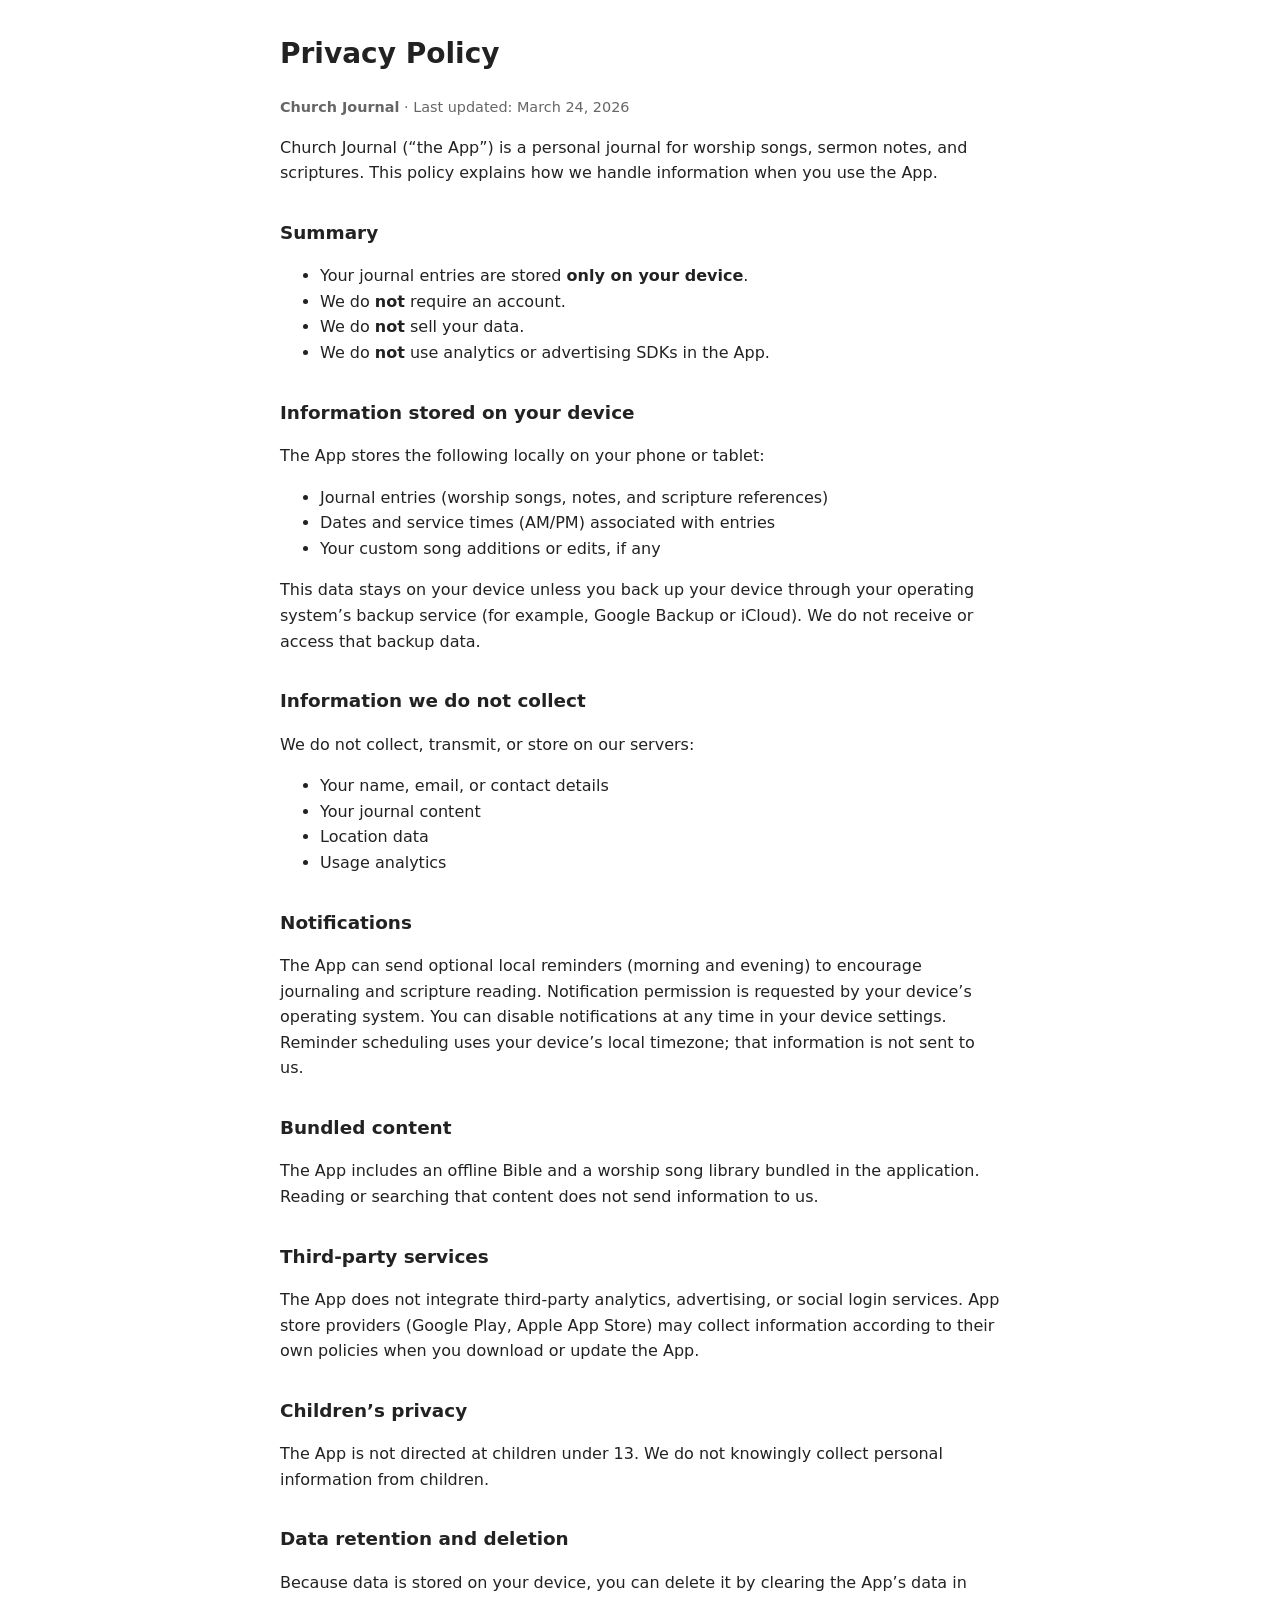
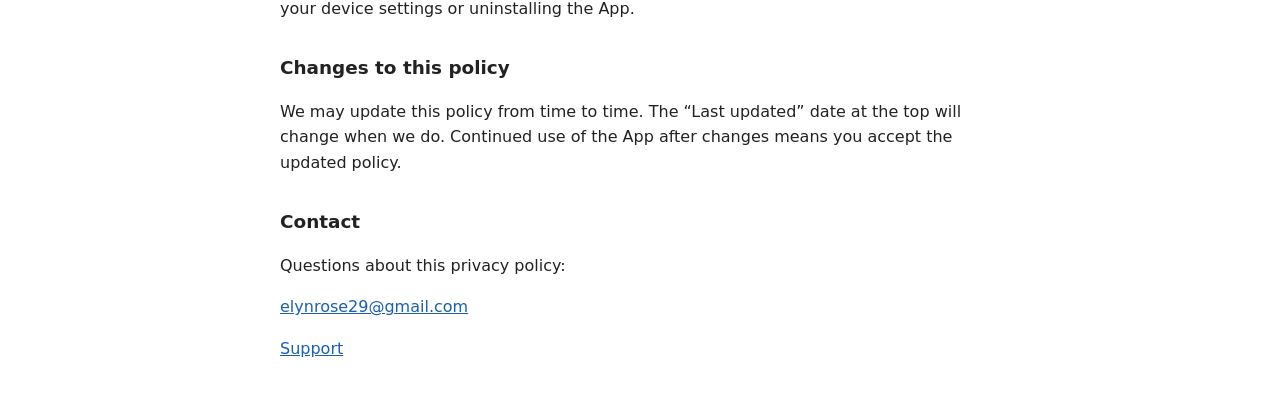
==== privacy.html @ ddba098d "Add Church Journal privacy policy and support pages for GitHub Pages. Co-authored-by: Cursor <cursor" ====
<!DOCTYPE html>
<html lang="en">
<head>
  <meta charset="utf-8">
  <meta name="viewport" content="width=device-width, initial-scale=1">
  <title>Privacy Policy — Church Journal</title>
  <style>
    body {
      font-family: system-ui, -apple-system, sans-serif;
      max-width: 720px;
      margin: 2rem auto;
      padding: 0 1rem;
      line-height: 1.6;
      color: #222;
    }
    h1 { font-size: 1.75rem; }
    h2 { font-size: 1.15rem; margin-top: 2rem; }
    a { color: #1a5fb4; }
    .updated { color: #666; font-size: 0.9rem; }
  </style>
</head>
<body>
  <h1>Privacy Policy</h1>
  <p class="updated"><strong>Church Journal</strong> · Last updated: March 24, 2026</p>

  <p>Church Journal (“the App”) is a personal journal for worship songs, sermon notes, and scriptures. This policy explains how we handle information when you use the App.</p>

  <h2>Summary</h2>
  <ul>
    <li>Your journal entries are stored <strong>only on your device</strong>.</li>
    <li>We do <strong>not</strong> require an account.</li>
    <li>We do <strong>not</strong> sell your data.</li>
    <li>We do <strong>not</strong> use analytics or advertising SDKs in the App.</li>
  </ul>

  <h2>Information stored on your device</h2>
  <p>The App stores the following locally on your phone or tablet:</p>
  <ul>
    <li>Journal entries (worship songs, notes, and scripture references)</li>
    <li>Dates and service times (AM/PM) associated with entries</li>
    <li>Your custom song additions or edits, if any</li>
  </ul>
  <p>This data stays on your device unless you back up your device through your operating system’s backup service (for example, Google Backup or iCloud). We do not receive or access that backup data.</p>

  <h2>Information we do not collect</h2>
  <p>We do not collect, transmit, or store on our servers:</p>
  <ul>
    <li>Your name, email, or contact details</li>
    <li>Your journal content</li>
    <li>Location data</li>
    <li>Usage analytics</li>
  </ul>

  <h2>Notifications</h2>
  <p>The App can send optional local reminders (morning and evening) to encourage journaling and scripture reading. Notification permission is requested by your device’s operating system. You can disable notifications at any time in your device settings. Reminder scheduling uses your device’s local timezone; that information is not sent to us.</p>

  <h2>Bundled content</h2>
  <p>The App includes an offline Bible and a worship song library bundled in the application. Reading or searching that content does not send information to us.</p>

  <h2>Third-party services</h2>
  <p>The App does not integrate third-party analytics, advertising, or social login services. App store providers (Google Play, Apple App Store) may collect information according to their own policies when you download or update the App.</p>

  <h2>Children’s privacy</h2>
  <p>The App is not directed at children under 13. We do not knowingly collect personal information from children.</p>

  <h2>Data retention and deletion</h2>
  <p>Because data is stored on your device, you can delete it by clearing the App’s data in your device settings or uninstalling the App.</p>

  <h2>Changes to this policy</h2>
  <p>We may update this policy from time to time. The “Last updated” date at the top will change when we do. Continued use of the App after changes means you accept the updated policy.</p>

  <h2>Contact</h2>
  <p>Questions about this privacy policy:</p>
  <p><a href="mailto:elynrose29@gmail.com">elynrose29@gmail.com</a></p>
  <p><a href="support.html">Support</a></p>
</body>
</html>
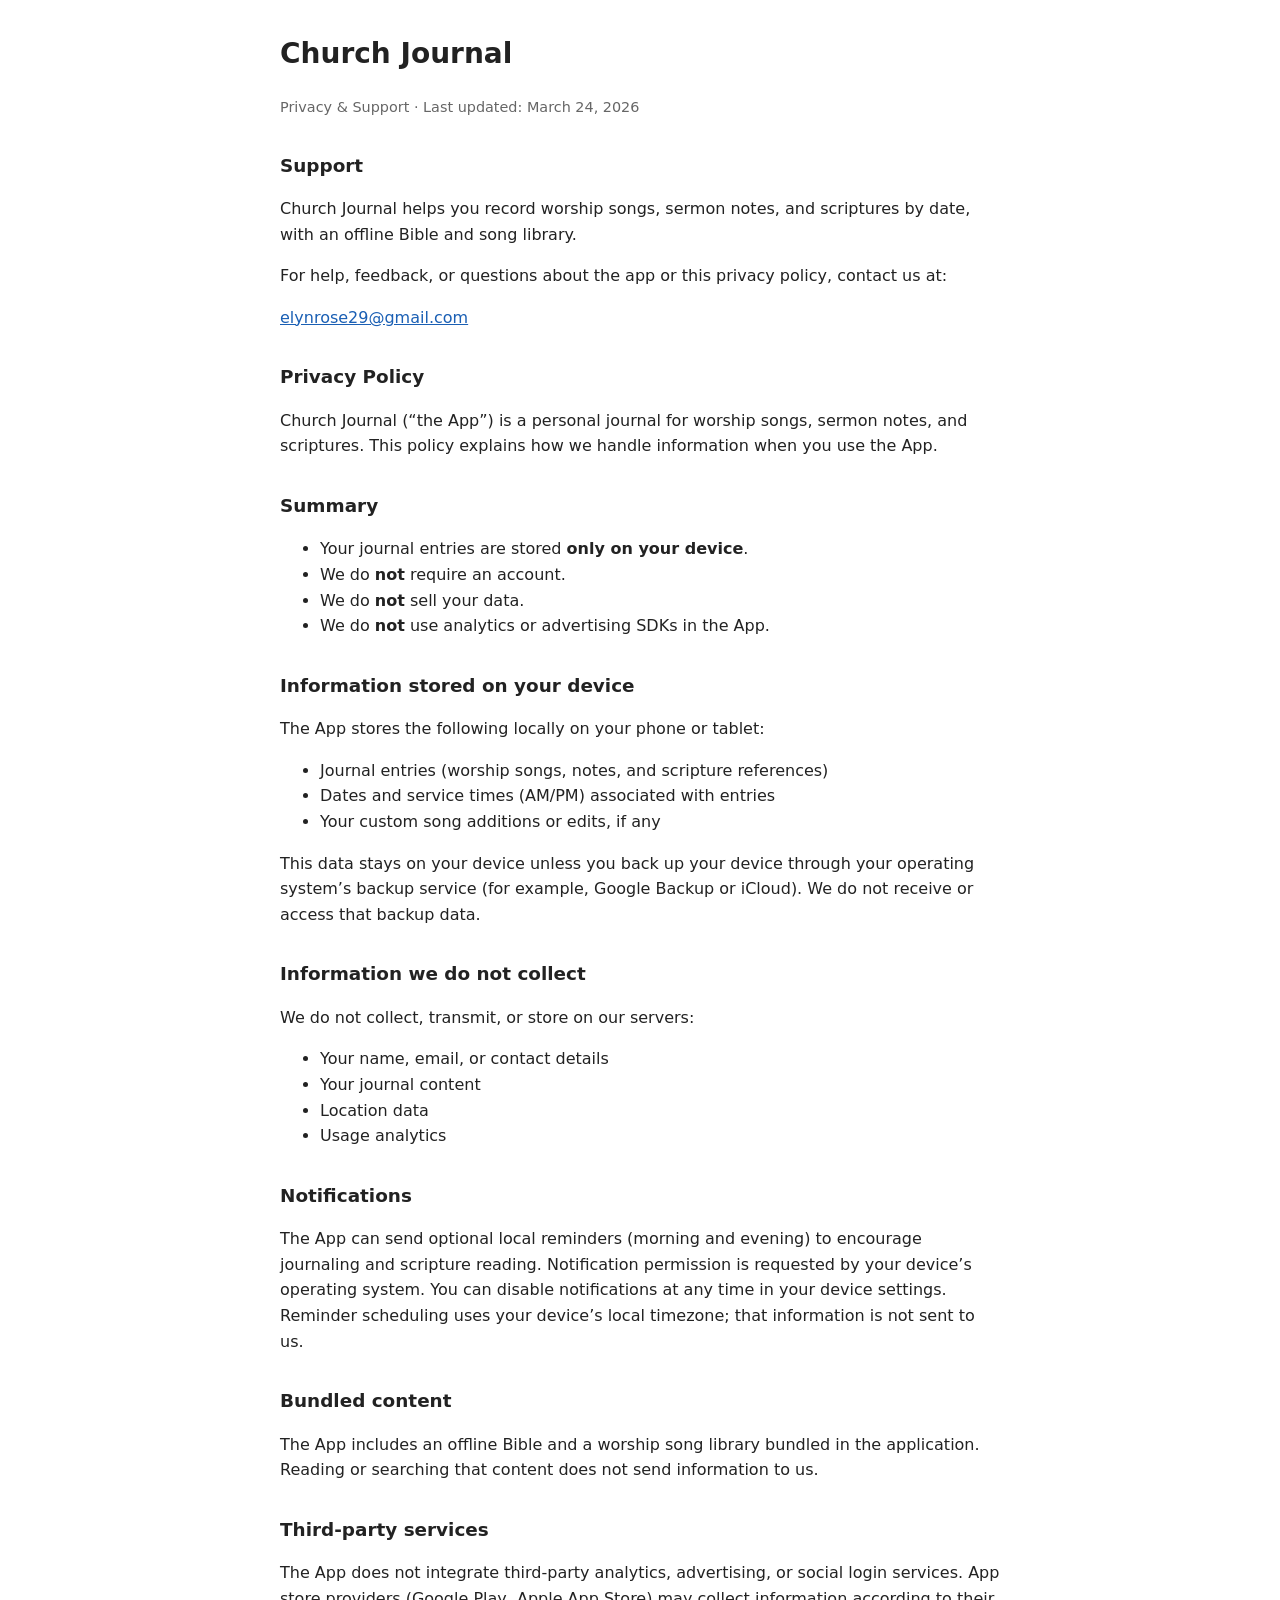
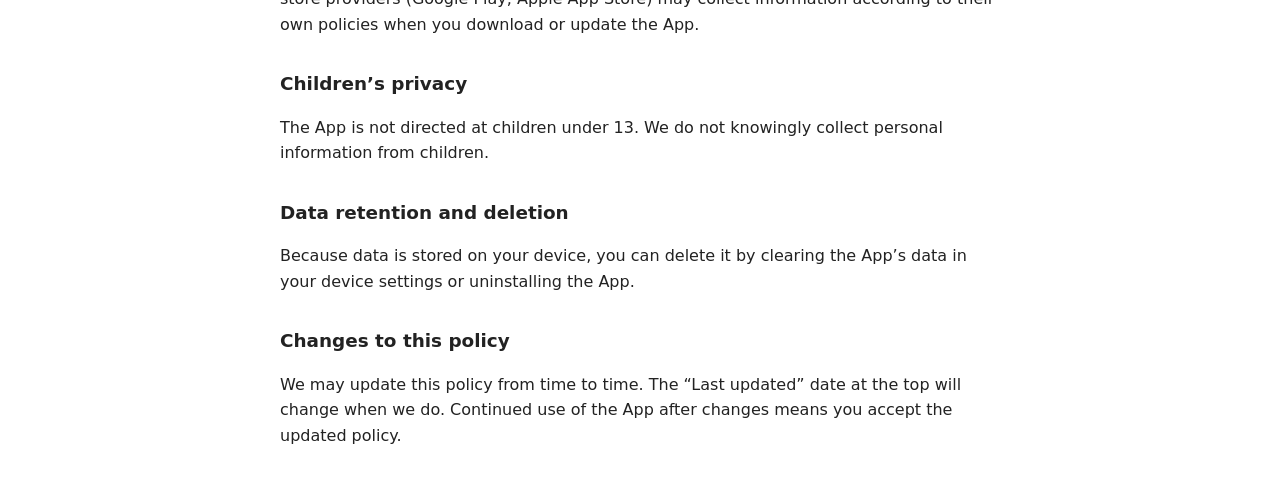
==== commit f44827a2: "Combine privacy policy and support on one page. Co-authored-by: Cursor <cursoragent@cursor.com>" ====
--- a/privacy.html
+++ b/privacy.html
@@ -2,76 +2,12 @@
 <html lang="en">
 <head>
   <meta charset="utf-8">
+  <meta http-equiv="refresh" content="0; url=index.html">
   <meta name="viewport" content="width=device-width, initial-scale=1">
-  <title>Privacy Policy — Church Journal</title>
-  <style>
-    body {
-      font-family: system-ui, -apple-system, sans-serif;
-      max-width: 720px;
-      margin: 2rem auto;
-      padding: 0 1rem;
-      line-height: 1.6;
-      color: #222;
-    }
-    h1 { font-size: 1.75rem; }
-    h2 { font-size: 1.15rem; margin-top: 2rem; }
-    a { color: #1a5fb4; }
-    .updated { color: #666; font-size: 0.9rem; }
-  </style>
+  <title>Church Journal</title>
+  <link rel="canonical" href="index.html">
 </head>
 <body>
-  <h1>Privacy Policy</h1>
-  <p class="updated"><strong>Church Journal</strong> · Last updated: March 24, 2026</p>
-
-  <p>Church Journal (“the App”) is a personal journal for worship songs, sermon notes, and scriptures. This policy explains how we handle information when you use the App.</p>
-
-  <h2>Summary</h2>
-  <ul>
-    <li>Your journal entries are stored <strong>only on your device</strong>.</li>
-    <li>We do <strong>not</strong> require an account.</li>
-    <li>We do <strong>not</strong> sell your data.</li>
-    <li>We do <strong>not</strong> use analytics or advertising SDKs in the App.</li>
-  </ul>
-
-  <h2>Information stored on your device</h2>
-  <p>The App stores the following locally on your phone or tablet:</p>
-  <ul>
-    <li>Journal entries (worship songs, notes, and scripture references)</li>
-    <li>Dates and service times (AM/PM) associated with entries</li>
-    <li>Your custom song additions or edits, if any</li>
-  </ul>
-  <p>This data stays on your device unless you back up your device through your operating system’s backup service (for example, Google Backup or iCloud). We do not receive or access that backup data.</p>
-
-  <h2>Information we do not collect</h2>
-  <p>We do not collect, transmit, or store on our servers:</p>
-  <ul>
-    <li>Your name, email, or contact details</li>
-    <li>Your journal content</li>
-    <li>Location data</li>
-    <li>Usage analytics</li>
-  </ul>
-
-  <h2>Notifications</h2>
-  <p>The App can send optional local reminders (morning and evening) to encourage journaling and scripture reading. Notification permission is requested by your device’s operating system. You can disable notifications at any time in your device settings. Reminder scheduling uses your device’s local timezone; that information is not sent to us.</p>
-
-  <h2>Bundled content</h2>
-  <p>The App includes an offline Bible and a worship song library bundled in the application. Reading or searching that content does not send information to us.</p>
-
-  <h2>Third-party services</h2>
-  <p>The App does not integrate third-party analytics, advertising, or social login services. App store providers (Google Play, Apple App Store) may collect information according to their own policies when you download or update the App.</p>
-
-  <h2>Children’s privacy</h2>
-  <p>The App is not directed at children under 13. We do not knowingly collect personal information from children.</p>
-
-  <h2>Data retention and deletion</h2>
-  <p>Because data is stored on your device, you can delete it by clearing the App’s data in your device settings or uninstalling the App.</p>
-
-  <h2>Changes to this policy</h2>
-  <p>We may update this policy from time to time. The “Last updated” date at the top will change when we do. Continued use of the App after changes means you accept the updated policy.</p>
-
-  <h2>Contact</h2>
-  <p>Questions about this privacy policy:</p>
-  <p><a href="mailto:elynrose29@gmail.com">elynrose29@gmail.com</a></p>
-  <p><a href="support.html">Support</a></p>
+  <p><a href="index.html">Church Journal — Privacy &amp; Support</a></p>
 </body>
 </html>
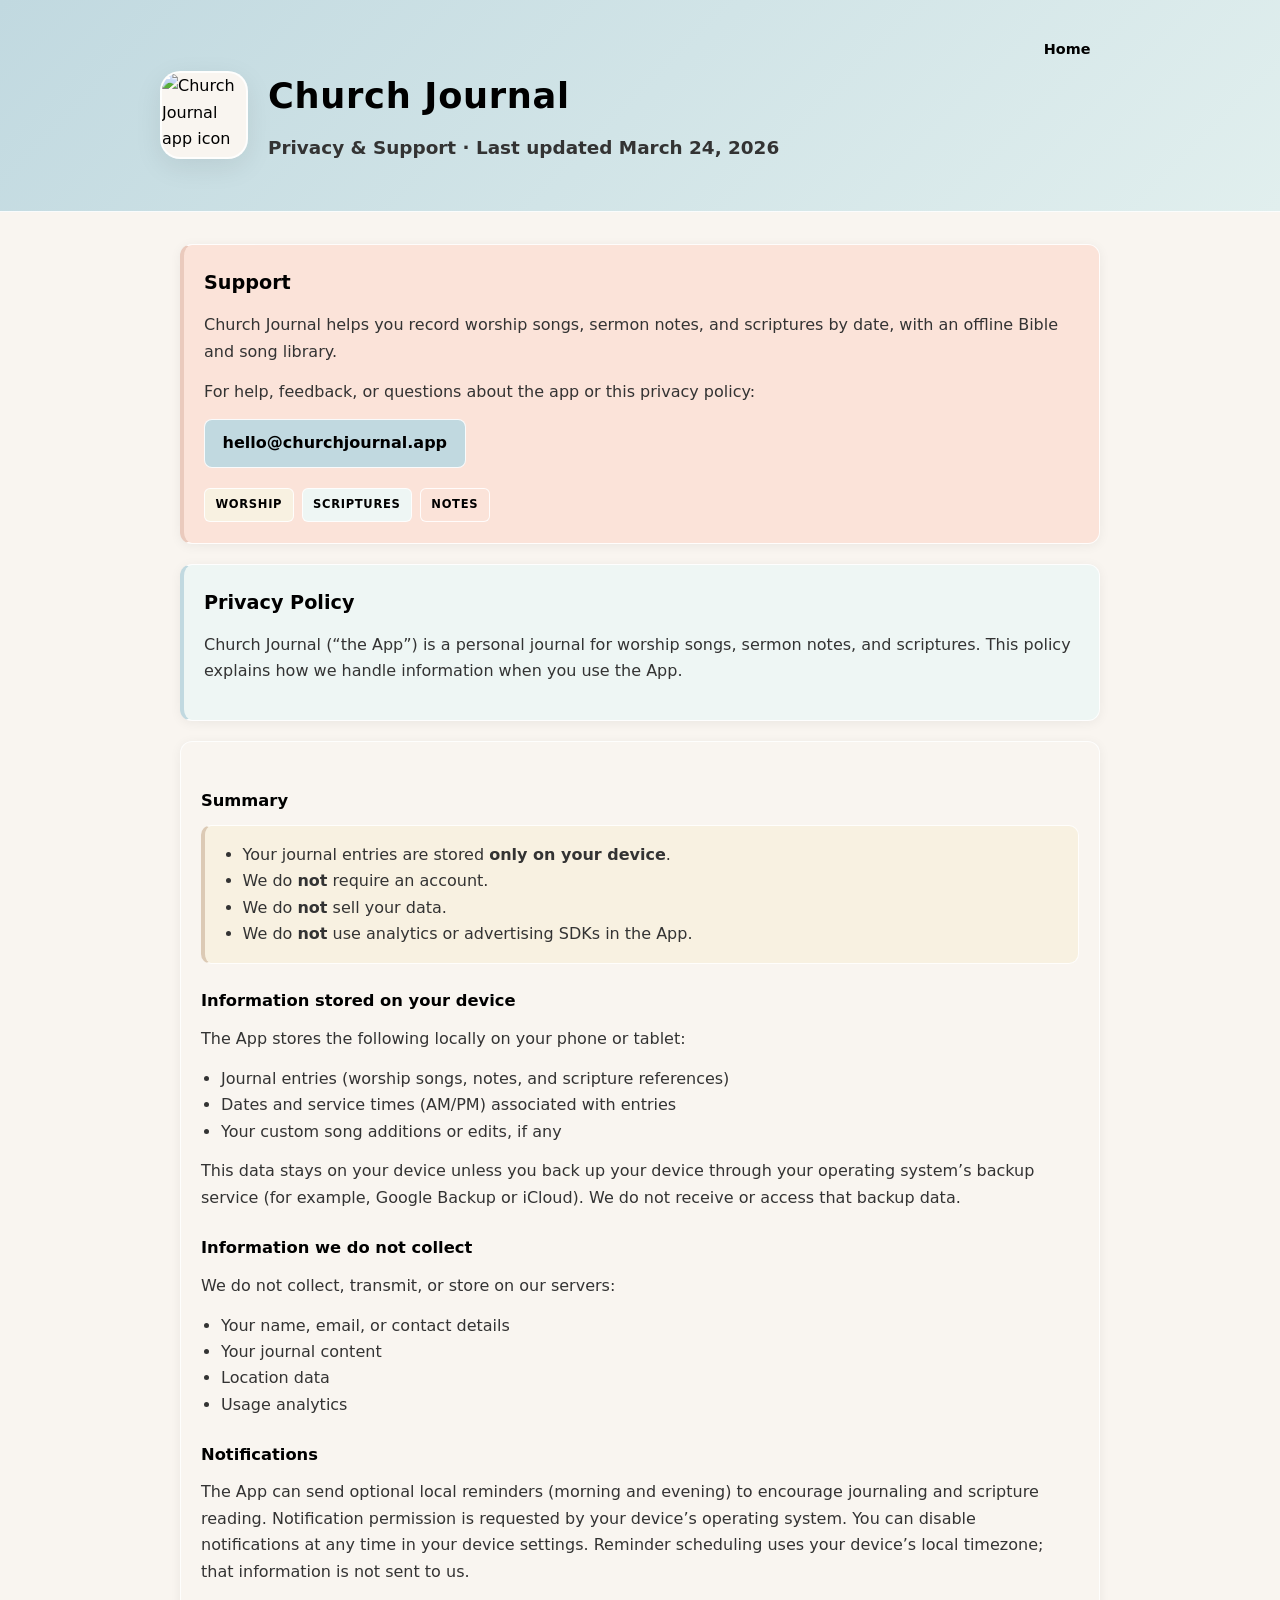
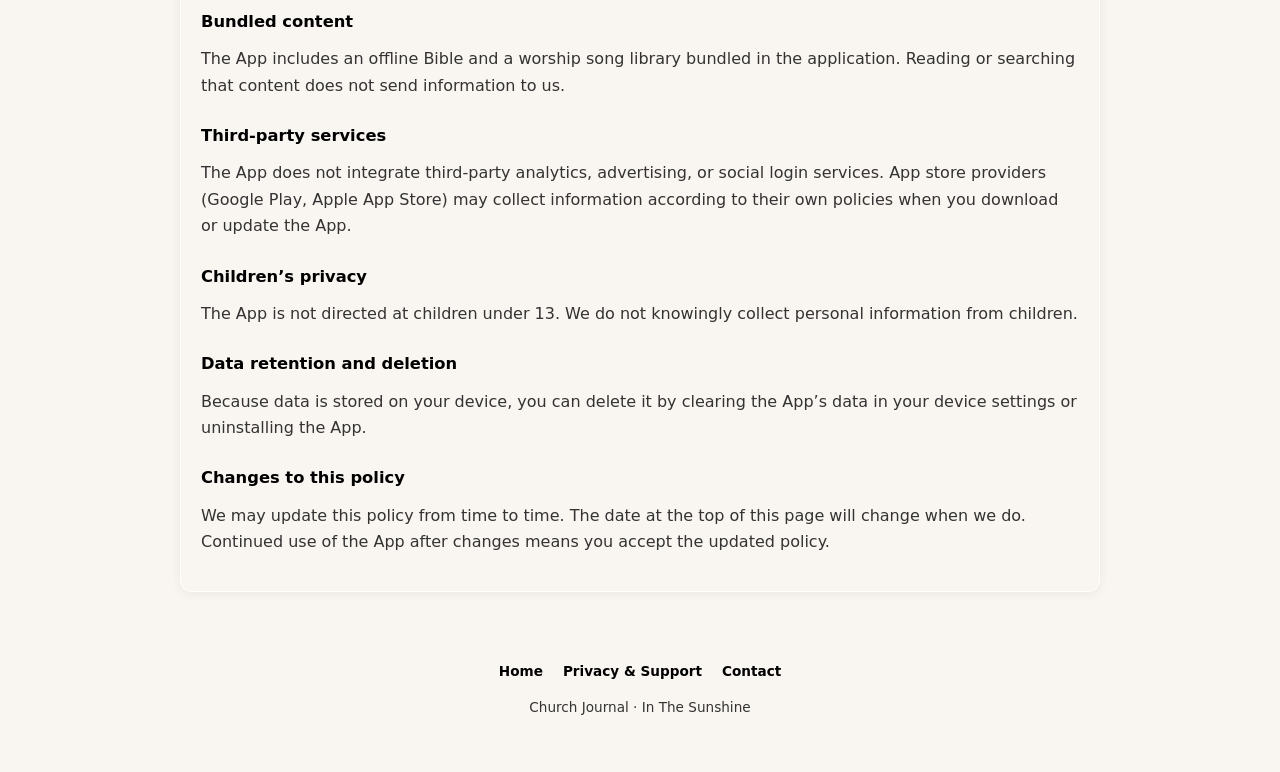
==== commit c5a3a45f: "Add app home page with feature descriptions and screenshots. Co-authored-by: Cursor <cursoragent@cur" ====
--- a/privacy.html
+++ b/privacy.html
@@ -2,12 +2,104 @@
 <html lang="en">
 <head>
   <meta charset="utf-8">
-  <meta http-equiv="refresh" content="0; url=index.html">
   <meta name="viewport" content="width=device-width, initial-scale=1">
-  <title>Church Journal</title>
-  <link rel="canonical" href="index.html">
+  <title>Church Journal — Privacy & Support</title>
+  <link rel="stylesheet" href="styles.css">
 </head>
 <body>
-  <p><a href="index.html">Church Journal — Privacy &amp; Support</a></p>
+  <header class="hero">
+    <nav class="site-nav" aria-label="Site">
+      <a href="index.html">Home</a>
+    </nav>
+    <div class="header-inner">
+      <img
+        class="app-icon"
+        src="https://raw.githubusercontent.com/elynrose/daily_light_journal/master/assets/app_icon.png"
+        alt="Church Journal app icon"
+        width="88"
+        height="88"
+      >
+      <div>
+        <h1>Church Journal</h1>
+        <p class="tagline">Privacy &amp; Support · Last updated March 24, 2026</p>
+      </div>
+    </div>
+  </header>
+
+  <main>
+    <section class="section section-support" id="support">
+      <h2>Support</h2>
+      <p>Church Journal helps you record worship songs, sermon notes, and scriptures by date, with an offline Bible and song library.</p>
+      <p>For help, feedback, or questions about the app or this privacy policy:</p>
+      <p><a class="email-link" href="mailto:hello@churchjournal.app">hello@churchjournal.app</a></p>
+      <div class="chip-row" aria-hidden="true">
+        <span class="chip chip-worship">Worship</span>
+        <span class="chip chip-scripture">Scriptures</span>
+        <span class="chip chip-notes">Notes</span>
+      </div>
+    </section>
+
+    <section class="section section-privacy" id="privacy">
+      <h2>Privacy Policy</h2>
+      <p>Church Journal (“the App”) is a personal journal for worship songs, sermon notes, and scriptures. This policy explains how we handle information when you use the App.</p>
+    </section>
+
+    <section class="section section-body">
+      <h3>Summary</h3>
+      <div class="summary-box">
+        <ul>
+          <li>Your journal entries are stored <strong>only on your device</strong>.</li>
+          <li>We do <strong>not</strong> require an account.</li>
+          <li>We do <strong>not</strong> sell your data.</li>
+          <li>We do <strong>not</strong> use analytics or advertising SDKs in the App.</li>
+        </ul>
+      </div>
+
+      <h3>Information stored on your device</h3>
+      <p>The App stores the following locally on your phone or tablet:</p>
+      <ul>
+        <li>Journal entries (worship songs, notes, and scripture references)</li>
+        <li>Dates and service times (AM/PM) associated with entries</li>
+        <li>Your custom song additions or edits, if any</li>
+      </ul>
+      <p>This data stays on your device unless you back up your device through your operating system’s backup service (for example, Google Backup or iCloud). We do not receive or access that backup data.</p>
+
+      <h3>Information we do not collect</h3>
+      <p>We do not collect, transmit, or store on our servers:</p>
+      <ul>
+        <li>Your name, email, or contact details</li>
+        <li>Your journal content</li>
+        <li>Location data</li>
+        <li>Usage analytics</li>
+      </ul>
+
+      <h3>Notifications</h3>
+      <p>The App can send optional local reminders (morning and evening) to encourage journaling and scripture reading. Notification permission is requested by your device’s operating system. You can disable notifications at any time in your device settings. Reminder scheduling uses your device’s local timezone; that information is not sent to us.</p>
+
+      <h3>Bundled content</h3>
+      <p>The App includes an offline Bible and a worship song library bundled in the application. Reading or searching that content does not send information to us.</p>
+
+      <h3>Third-party services</h3>
+      <p>The App does not integrate third-party analytics, advertising, or social login services. App store providers (Google Play, Apple App Store) may collect information according to their own policies when you download or update the App.</p>
+
+      <h3>Children’s privacy</h3>
+      <p>The App is not directed at children under 13. We do not knowingly collect personal information from children.</p>
+
+      <h3>Data retention and deletion</h3>
+      <p>Because data is stored on your device, you can delete it by clearing the App’s data in your device settings or uninstalling the App.</p>
+
+      <h3>Changes to this policy</h3>
+      <p>We may update this policy from time to time. The date at the top of this page will change when we do. Continued use of the App after changes means you accept the updated policy.</p>
+    </section>
+  </main>
+
+  <footer>
+    <nav aria-label="Footer">
+      <a href="index.html">Home</a>
+      <a href="privacy.html">Privacy &amp; Support</a>
+      <a href="mailto:hello@churchjournal.app">Contact</a>
+    </nav>
+    <p>Church Journal · In The Sunshine</p>
+  </footer>
 </body>
 </html>
--- a/styles.css
+++ b/styles.css
@@ -0,0 +1,360 @@
+:root {
+  --creamy-yellow: #F8F1E1;
+  --mint-green: #EEF6F4;
+  --off-white: #F9F5F0;
+  --peach: #FBE3D9;
+  --seafoam: #E1EFEE;
+  --dusty-blue: #C1D9E0;
+  --worship-accent: #DCCAB5;
+  --notes-accent: #EACABD;
+  --text: #000000;
+  --text-soft: #333333;
+  --border: rgba(255, 255, 255, 0.9);
+  --shadow: 0 2px 12px rgba(0, 0, 0, 0.06);
+  --shadow-lg: 0 8px 28px rgba(0, 0, 0, 0.08);
+}
+
+* {
+  box-sizing: border-box;
+}
+
+body {
+  margin: 0;
+  font-family: system-ui, -apple-system, "Segoe UI", sans-serif;
+  background: var(--off-white);
+  color: var(--text);
+  line-height: 1.65;
+}
+
+a {
+  color: var(--text);
+  font-weight: 600;
+  text-decoration: underline;
+  text-decoration-color: var(--dusty-blue);
+  text-underline-offset: 3px;
+}
+
+a:hover {
+  text-decoration-color: var(--text);
+}
+
+.site-nav {
+  max-width: 960px;
+  margin: 0 auto;
+  padding: 1rem 1.25rem 0;
+  display: flex;
+  justify-content: flex-end;
+  gap: 1.25rem;
+  font-size: 0.9rem;
+}
+
+.site-nav a {
+  text-decoration: none;
+  padding: 0.35rem 0.6rem;
+  border-radius: 6px;
+}
+
+.site-nav a:hover {
+  background: rgba(255, 255, 255, 0.5);
+}
+
+header.hero {
+  background: linear-gradient(135deg, var(--dusty-blue) 0%, var(--seafoam) 100%);
+  border-bottom: 1px solid var(--border);
+  padding: 1rem 1.25rem 3rem;
+}
+
+.header-inner {
+  max-width: 960px;
+  margin: 0 auto;
+  display: flex;
+  align-items: center;
+  gap: 1.25rem;
+}
+
+.app-icon {
+  width: 88px;
+  height: 88px;
+  border-radius: 20px;
+  box-shadow: var(--shadow-lg);
+  border: 2px solid var(--border);
+  background: var(--off-white);
+  object-fit: cover;
+  flex-shrink: 0;
+}
+
+header h1 {
+  margin: 0;
+  font-size: 2.2rem;
+  font-weight: 800;
+  letter-spacing: 0.02em;
+}
+
+header .tagline {
+  margin: 0.5rem 0 0;
+  font-size: 1.15rem;
+  font-weight: 600;
+  color: var(--text-soft);
+}
+
+header .intro {
+  margin: 0.75rem 0 0;
+  max-width: 540px;
+  font-size: 1rem;
+  color: var(--text-soft);
+}
+
+.chip-row {
+  display: flex;
+  gap: 0.5rem;
+  flex-wrap: wrap;
+  margin-top: 1.25rem;
+}
+
+.chip {
+  font-size: 0.72rem;
+  font-weight: 700;
+  letter-spacing: 0.06em;
+  text-transform: uppercase;
+  padding: 0.4rem 0.65rem;
+  border-radius: 6px;
+  border: 1px solid var(--border);
+}
+
+.chip-worship { background: var(--creamy-yellow); }
+.chip-scripture { background: var(--mint-green); }
+.chip-notes { background: var(--peach); }
+
+main {
+  max-width: 960px;
+  margin: 0 auto;
+  padding: 2rem 1.25rem 3rem;
+}
+
+.section-title {
+  margin: 0 0 0.35rem;
+  font-size: 1.5rem;
+  font-weight: 800;
+}
+
+.section-lead {
+  margin: 0 0 1.5rem;
+  color: var(--text-soft);
+  max-width: 640px;
+}
+
+.feature-grid {
+  display: grid;
+  grid-template-columns: repeat(auto-fit, minmax(260px, 1fr));
+  gap: 1rem;
+  margin-bottom: 2.5rem;
+}
+
+.feature-card {
+  border: 1px solid var(--border);
+  border-radius: 12px;
+  padding: 1.25rem;
+  box-shadow: var(--shadow);
+}
+
+.feature-card.worship {
+  background: var(--creamy-yellow);
+  border-left: 4px solid var(--worship-accent);
+}
+
+.feature-card.scripture {
+  background: var(--mint-green);
+  border-left: 4px solid var(--dusty-blue);
+}
+
+.feature-card.notes {
+  background: var(--peach);
+  border-left: 4px solid var(--notes-accent);
+}
+
+.feature-card.library {
+  background: var(--seafoam);
+  border-left: 4px solid var(--dusty-blue);
+}
+
+.feature-card h3 {
+  margin: 0 0 0.5rem;
+  font-size: 1.05rem;
+}
+
+.feature-card p {
+  margin: 0;
+  font-size: 0.95rem;
+  color: var(--text-soft);
+}
+
+.screenshot-block {
+  margin-bottom: 2.5rem;
+}
+
+.screenshot-block h3 {
+  margin: 0 0 0.35rem;
+  font-size: 1.15rem;
+}
+
+.screenshot-block p {
+  margin: 0 0 1rem;
+  color: var(--text-soft);
+  font-size: 0.95rem;
+}
+
+.phone-frame {
+  display: inline-block;
+  max-width: 280px;
+  border-radius: 24px;
+  overflow: hidden;
+  box-shadow: var(--shadow-lg);
+  border: 3px solid rgba(255, 255, 255, 0.85);
+  background: #fff;
+}
+
+.phone-frame img {
+  display: block;
+  width: 100%;
+  height: auto;
+}
+
+.screenshot-row {
+  display: flex;
+  flex-wrap: wrap;
+  gap: 1.25rem;
+  align-items: flex-start;
+}
+
+.cta-box {
+  background: linear-gradient(135deg, var(--creamy-yellow) 0%, var(--peach) 100%);
+  border: 1px solid var(--border);
+  border-radius: 14px;
+  padding: 1.75rem 1.5rem;
+  text-align: center;
+  box-shadow: var(--shadow);
+}
+
+.cta-box h2 {
+  margin: 0 0 0.5rem;
+  font-size: 1.35rem;
+}
+
+.cta-box p {
+  margin: 0 0 1rem;
+  color: var(--text-soft);
+}
+
+.email-link {
+  display: inline-block;
+  padding: 0.65rem 1.1rem;
+  background: var(--dusty-blue);
+  border-radius: 8px;
+  text-decoration: none;
+  border: 1px solid var(--border);
+  font-weight: 600;
+}
+
+.email-link:hover {
+  background: var(--seafoam);
+}
+
+footer {
+  max-width: 960px;
+  margin: 0 auto;
+  padding: 0 1.25rem 2.5rem;
+  text-align: center;
+  font-size: 0.85rem;
+  color: var(--text-soft);
+}
+
+footer nav {
+  margin-bottom: 0.75rem;
+  display: flex;
+  justify-content: center;
+  gap: 1.25rem;
+  flex-wrap: wrap;
+}
+
+footer nav a {
+  text-decoration: none;
+}
+
+/* Privacy page extras */
+.section {
+  background: #fff;
+  border: 1px solid var(--border);
+  border-radius: 12px;
+  padding: 1.35rem 1.25rem;
+  margin-bottom: 1.25rem;
+  box-shadow: var(--shadow);
+}
+
+.section-support {
+  background: var(--peach);
+  border-left: 4px solid var(--notes-accent);
+}
+
+.section-privacy {
+  background: var(--mint-green);
+  border-left: 4px solid var(--dusty-blue);
+}
+
+.section-body {
+  background: var(--off-white);
+}
+
+.section h2 {
+  margin: 0 0 0.85rem;
+  font-size: 1.2rem;
+  font-weight: 700;
+}
+
+.section h3 {
+  margin: 1.5rem 0 0.65rem;
+  font-size: 1.02rem;
+  font-weight: 700;
+}
+
+.section p {
+  margin: 0 0 0.85rem;
+  color: var(--text-soft);
+}
+
+.section ul {
+  margin: 0 0 0.85rem;
+  padding-left: 1.25rem;
+  color: var(--text-soft);
+}
+
+.summary-box {
+  background: var(--creamy-yellow);
+  border: 1px solid var(--border);
+  border-left: 4px solid var(--worship-accent);
+  border-radius: 10px;
+  padding: 1rem 1.1rem;
+  margin: 0.5rem 0 1rem;
+}
+
+.summary-box ul {
+  margin-bottom: 0;
+}
+
+@media (max-width: 640px) {
+  .header-inner {
+    flex-direction: column;
+    text-align: center;
+  }
+
+  header h1 {
+    font-size: 1.75rem;
+  }
+
+  .chip-row {
+    justify-content: center;
+  }
+
+  .phone-frame {
+    max-width: 240px;
+  }
+}
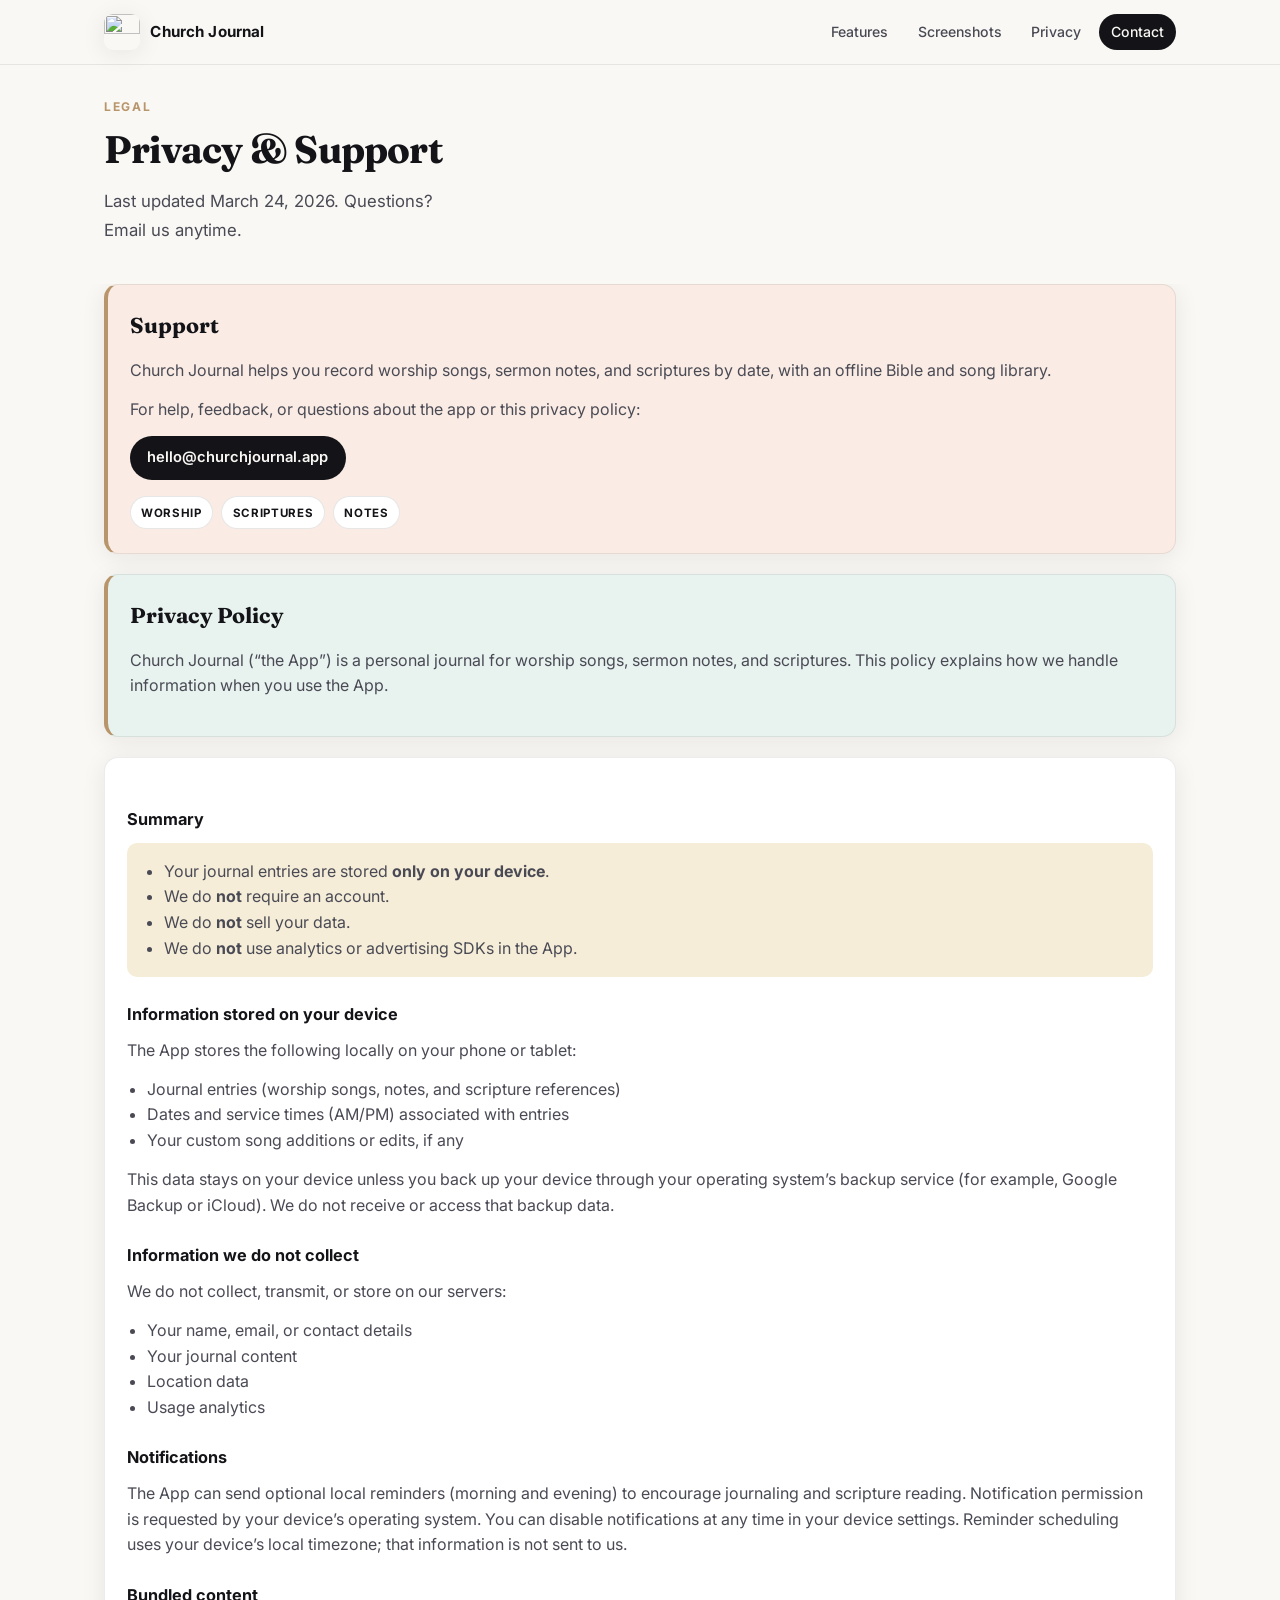
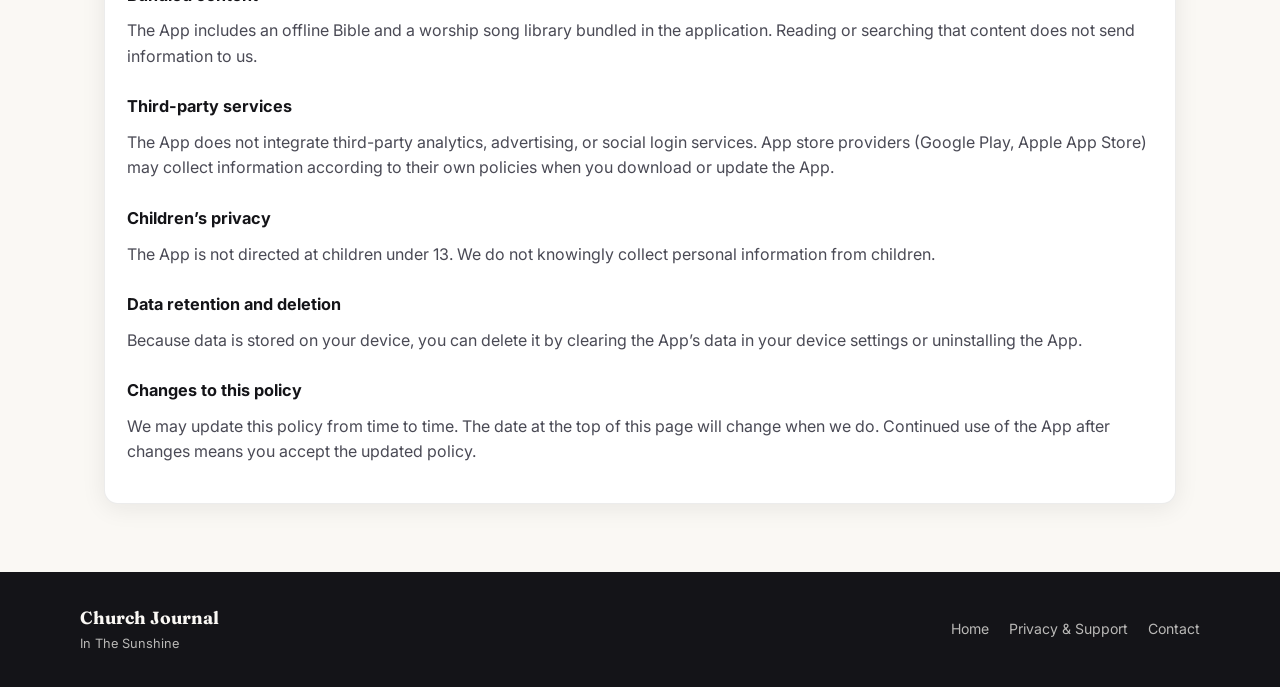
==== commit 5d64d41b: "Redesign site with editorial template: sticky nav, split hero, bento grid, and dark gallery. Refresh" ====
--- a/privacy.html
+++ b/privacy.html
@@ -4,27 +4,40 @@
   <meta charset="utf-8">
   <meta name="viewport" content="width=device-width, initial-scale=1">
   <title>Church Journal — Privacy & Support</title>
+  <link rel="preconnect" href="https://fonts.googleapis.com">
+  <link rel="preconnect" href="https://fonts.gstatic.com" crossorigin>
+  <link href="https://fonts.googleapis.com/css2?family=Fraunces:ital,opsz,wght@0,9..144,500;0,9..144,700;1,9..144,400&family=Inter:wght@400;500;600;700&display=swap" rel="stylesheet">
   <link rel="stylesheet" href="styles.css">
 </head>
-<body>
-  <header class="hero">
-    <nav class="site-nav" aria-label="Site">
-      <a href="index.html">Home</a>
-    </nav>
-    <div class="header-inner">
-      <img
-        class="app-icon"
-        src="https://raw.githubusercontent.com/elynrose/daily_light_journal/master/assets/app_icon.png"
-        alt="Church Journal app icon"
-        width="88"
-        height="88"
-      >
-      <div>
-        <h1>Church Journal</h1>
-        <p class="tagline">Privacy &amp; Support · Last updated March 24, 2026</p>
-      </div>
+<body class="page-legal">
+  <header class="topbar">
+    <div class="topbar-inner">
+      <a class="brand" href="index.html">
+        <img
+          class="brand-icon"
+          src="https://raw.githubusercontent.com/elynrose/daily_light_journal/master/assets/app_icon.png"
+          alt=""
+          width="36"
+          height="36"
+        >
+        <span>Church Journal</span>
+      </a>
+      <nav class="topnav" aria-label="Site">
+        <a href="index.html#features">Features</a>
+        <a href="index.html#screenshots">Screenshots</a>
+        <a href="privacy.html">Privacy</a>
+        <a class="topnav-cta" href="mailto:hello@churchjournal.app">Contact</a>
+      </nav>
     </div>
   </header>
+
+  <section class="hero-split">
+    <div class="hero-copy">
+      <p class="eyebrow">Legal</p>
+      <h1>Privacy &amp; Support</h1>
+      <p class="hero-lead">Last updated March 24, 2026. Questions? Email us anytime.</p>
+    </div>
+  </section>
 
   <main>
     <section class="section section-support" id="support">
@@ -33,9 +46,9 @@
       <p>For help, feedback, or questions about the app or this privacy policy:</p>
       <p><a class="email-link" href="mailto:hello@churchjournal.app">hello@churchjournal.app</a></p>
       <div class="chip-row" aria-hidden="true">
-        <span class="chip chip-worship">Worship</span>
-        <span class="chip chip-scripture">Scriptures</span>
-        <span class="chip chip-notes">Notes</span>
+        <span class="chip">Worship</span>
+        <span class="chip">Scriptures</span>
+        <span class="chip">Notes</span>
       </div>
     </section>
 
@@ -93,13 +106,18 @@
     </section>
   </main>
 
-  <footer>
-    <nav aria-label="Footer">
-      <a href="index.html">Home</a>
-      <a href="privacy.html">Privacy &amp; Support</a>
-      <a href="mailto:hello@churchjournal.app">Contact</a>
-    </nav>
-    <p>Church Journal · In The Sunshine</p>
+  <footer class="site-footer">
+    <div class="site-footer-inner">
+      <div class="footer-brand">
+        <strong>Church Journal</strong>
+        <span>In The Sunshine</span>
+      </div>
+      <nav aria-label="Footer">
+        <a href="index.html">Home</a>
+        <a href="privacy.html">Privacy &amp; Support</a>
+        <a href="mailto:hello@churchjournal.app">Contact</a>
+      </nav>
+    </div>
   </footer>
 </body>
 </html>
--- a/styles.css
+++ b/styles.css
@@ -1,114 +1,597 @@
+/* Church Journal — Editorial template */
+
 :root {
-  --creamy-yellow: #F8F1E1;
-  --mint-green: #EEF6F4;
-  --off-white: #F9F5F0;
-  --peach: #FBE3D9;
-  --seafoam: #E1EFEE;
-  --dusty-blue: #C1D9E0;
-  --worship-accent: #DCCAB5;
-  --notes-accent: #EACABD;
-  --text: #000000;
-  --text-soft: #333333;
-  --border: rgba(255, 255, 255, 0.9);
-  --shadow: 0 2px 12px rgba(0, 0, 0, 0.06);
-  --shadow-lg: 0 8px 28px rgba(0, 0, 0, 0.08);
-}
-
-* {
+  --ink: #141418;
+  --ink-soft: #4a4a55;
+  --ink-muted: #6b6b78;
+  --cream: #faf8f4;
+  --cream-dark: #f0ebe3;
+  --gold: #b8956a;
+  --gold-light: #d4b896;
+  --surface: #ffffff;
+  --dark: #1c1c22;
+  --dark-elevated: #26262f;
+  --worship: #f5edd8;
+  --scripture: #e8f3ef;
+  --notes: #faece4;
+  --library: #e4eef0;
+  --photos: #eee8f5;
+  --radius: 14px;
+  --radius-lg: 22px;
+  --shadow: 0 4px 24px rgba(20, 20, 24, 0.08);
+  --shadow-lg: 0 20px 50px rgba(20, 20, 24, 0.14);
+  --font-display: "Fraunces", Georgia, "Times New Roman", serif;
+  --font-body: "Inter", system-ui, -apple-system, "Segoe UI", sans-serif;
+  --max: 1120px;
+}
+
+*,
+*::before,
+*::after {
   box-sizing: border-box;
+}
+
+html {
+  scroll-behavior: smooth;
 }
 
 body {
   margin: 0;
-  font-family: system-ui, -apple-system, "Segoe UI", sans-serif;
-  background: var(--off-white);
-  color: var(--text);
-  line-height: 1.65;
+  font-family: var(--font-body);
+  background: var(--cream);
+  color: var(--ink);
+  line-height: 1.6;
+  -webkit-font-smoothing: antialiased;
+}
+
+img {
+  max-width: 100%;
+  height: auto;
+  display: block;
 }
 
 a {
-  color: var(--text);
+  color: inherit;
+  text-decoration-thickness: 1px;
+  text-underline-offset: 3px;
+}
+
+a:hover {
+  color: var(--gold);
+}
+
+/* —— Top bar —— */
+
+.topbar {
+  position: sticky;
+  top: 0;
+  z-index: 100;
+  background: rgba(250, 248, 244, 0.88);
+  backdrop-filter: blur(12px);
+  border-bottom: 1px solid rgba(20, 20, 24, 0.08);
+}
+
+.topbar-inner {
+  max-width: var(--max);
+  margin: 0 auto;
+  padding: 0.85rem 1.5rem;
+  display: flex;
+  align-items: center;
+  justify-content: space-between;
+  gap: 1rem;
+}
+
+.brand {
+  display: flex;
+  align-items: center;
+  gap: 0.65rem;
+  font-weight: 700;
+  font-size: 0.95rem;
+  text-decoration: none;
+  letter-spacing: 0.01em;
+}
+
+.brand-icon {
+  border-radius: 9px;
+  box-shadow: var(--shadow);
+}
+
+.topnav {
+  display: flex;
+  align-items: center;
+  gap: 0.35rem;
+  flex-wrap: wrap;
+  justify-content: flex-end;
+}
+
+.topnav a {
+  text-decoration: none;
+  font-size: 0.88rem;
+  font-weight: 500;
+  color: var(--ink-soft);
+  padding: 0.45rem 0.75rem;
+  border-radius: 999px;
+  transition: background 0.15s, color 0.15s;
+}
+
+.topnav a:hover {
+  background: var(--cream-dark);
+  color: var(--ink);
+}
+
+.topnav-cta {
+  background: var(--ink) !important;
+  color: var(--cream) !important;
+}
+
+.topnav-cta:hover {
+  background: var(--dark-elevated) !important;
+  color: #fff !important;
+}
+
+/* —— Hero —— */
+
+.hero-split {
+  max-width: var(--max);
+  margin: 0 auto;
+  padding: 3rem 1.5rem 2rem;
+  display: grid;
+  grid-template-columns: 1fr 1.05fr;
+  gap: 2.5rem;
+  align-items: center;
+}
+
+.eyebrow {
+  margin: 0 0 0.75rem;
+  font-size: 0.75rem;
+  font-weight: 700;
+  letter-spacing: 0.14em;
+  text-transform: uppercase;
+  color: var(--gold);
+}
+
+.eyebrow-light {
+  color: var(--gold-light);
+}
+
+.hero-copy h1 {
+  margin: 0 0 1rem;
+  font-family: var(--font-display);
+  font-size: clamp(2.2rem, 4.5vw, 3.25rem);
+  font-weight: 700;
+  line-height: 1.12;
+  letter-spacing: -0.02em;
+}
+
+.hero-lead {
+  margin: 0 0 1.5rem;
+  font-size: 1.05rem;
+  color: var(--ink-soft);
+  max-width: 34ch;
+  line-height: 1.7;
+}
+
+.hero-pills {
+  display: flex;
+  flex-wrap: wrap;
+  gap: 0.5rem;
+}
+
+.hero-pills span {
+  font-size: 0.78rem;
   font-weight: 600;
-  text-decoration: underline;
-  text-decoration-color: var(--dusty-blue);
-  text-underline-offset: 3px;
-}
-
-a:hover {
-  text-decoration-color: var(--text);
-}
-
-.site-nav {
-  max-width: 960px;
+  padding: 0.4rem 0.85rem;
+  border-radius: 999px;
+  background: var(--surface);
+  border: 1px solid rgba(20, 20, 24, 0.1);
+  color: var(--ink-soft);
+}
+
+.hero-visual {
+  position: relative;
+}
+
+.hero-cover {
+  width: 100%;
+  border-radius: var(--radius-lg);
+  box-shadow: var(--shadow-lg);
+  border: 1px solid rgba(20, 20, 24, 0.06);
+}
+
+.hero-fallback {
+  display: flex;
+  flex-direction: column;
+  align-items: center;
+  justify-content: center;
+  gap: 1rem;
+  min-height: 280px;
+  background: var(--surface);
+  border-radius: var(--radius-lg);
+  box-shadow: var(--shadow);
+  font-family: var(--font-display);
+  font-size: 1.5rem;
+  font-weight: 700;
+}
+
+.hero-fallback img {
+  border-radius: 20px;
+}
+
+/* —— Trust band —— */
+
+.trust-band {
+  background: var(--ink);
+  color: var(--cream);
+}
+
+.trust-inner {
+  max-width: var(--max);
   margin: 0 auto;
-  padding: 1rem 1.25rem 0;
-  display: flex;
-  justify-content: flex-end;
+  padding: 1.35rem 1.5rem;
+  display: grid;
+  grid-template-columns: repeat(4, 1fr);
+  gap: 1rem;
+  text-align: center;
+}
+
+.trust-item strong {
+  display: block;
+  font-family: var(--font-display);
+  font-size: 1.35rem;
+  font-weight: 700;
+  color: var(--gold-light);
+}
+
+.trust-item span {
+  font-size: 0.82rem;
+  color: rgba(250, 248, 244, 0.72);
+}
+
+/* —— Blocks —— */
+
+main {
+  overflow: hidden;
+}
+
+.block {
+  max-width: var(--max);
+  margin: 0 auto;
+  padding: 4rem 1.5rem;
+}
+
+.block-head {
+  max-width: 560px;
+  margin-bottom: 2.5rem;
+}
+
+.block-head h2 {
+  margin: 0 0 0.75rem;
+  font-family: var(--font-display);
+  font-size: clamp(1.75rem, 3vw, 2.35rem);
+  font-weight: 700;
+  line-height: 1.2;
+  letter-spacing: -0.02em;
+}
+
+.block-lead {
+  margin: 0;
+  color: var(--ink-soft);
+  font-size: 1.02rem;
+  line-height: 1.7;
+}
+
+.block-dark {
+  max-width: none;
+  background: var(--dark);
+  color: var(--cream);
+  padding-left: 0;
+  padding-right: 0;
+}
+
+.block-dark .block-head {
+  max-width: var(--max);
+  margin-left: auto;
+  margin-right: auto;
+  padding: 0 1.5rem;
+}
+
+.block-head-light h2 {
+  color: var(--cream);
+}
+
+.block-lead-light {
+  color: rgba(250, 248, 244, 0.72);
+}
+
+/* —— Bento features —— */
+
+.bento {
+  display: grid;
+  grid-template-columns: repeat(3, 1fr);
+  gap: 1rem;
+}
+
+.bento-card {
+  background: var(--surface);
+  border-radius: var(--radius);
+  padding: 1.5rem 1.35rem;
+  border: 1px solid rgba(20, 20, 24, 0.06);
+  box-shadow: var(--shadow);
+  transition: transform 0.2s, box-shadow 0.2s;
+}
+
+.bento-card:hover {
+  transform: translateY(-3px);
+  box-shadow: var(--shadow-lg);
+}
+
+.bento-wide {
+  grid-column: span 2;
+}
+
+.bento-icon {
+  display: inline-flex;
+  align-items: center;
+  justify-content: center;
+  width: 2.25rem;
+  height: 2.25rem;
+  border-radius: 10px;
+  font-size: 1.1rem;
+  margin-bottom: 0.85rem;
+  background: var(--cream-dark);
+}
+
+.bento-card h3 {
+  margin: 0 0 0.45rem;
+  font-size: 1.05rem;
+  font-weight: 700;
+}
+
+.bento-card p {
+  margin: 0;
+  font-size: 0.92rem;
+  color: var(--ink-soft);
+  line-height: 1.6;
+}
+
+.bento-card.worship { background: var(--worship); }
+.bento-card.scripture { background: var(--scripture); }
+.bento-card.notes { background: var(--notes); }
+.bento-card.library { background: var(--library); }
+.bento-card.photos { background: var(--photos); }
+
+/* —— Screenshot gallery —— */
+
+.gallery {
+  max-width: var(--max);
+  margin: 0 auto;
+  padding: 0 1.5rem;
+  display: grid;
+  grid-template-columns: repeat(6, 1fr);
   gap: 1.25rem;
+}
+
+.gallery-card {
+  margin: 0;
+  grid-column: span 2;
+}
+
+.gallery-card-featured {
+  grid-column: span 2;
+}
+
+.device {
+  background: linear-gradient(145deg, #2a2a32, #1a1a20);
+  border-radius: 28px;
+  padding: 10px;
+  box-shadow: var(--shadow-lg);
+  border: 1px solid rgba(255, 255, 255, 0.08);
+}
+
+.device img {
+  width: 100%;
+  border-radius: 20px;
+}
+
+.gallery-card figcaption {
+  padding: 1rem 0.25rem 0;
+}
+
+.gallery-card h3 {
+  margin: 0 0 0.25rem;
+  font-size: 0.95rem;
+  font-weight: 700;
+  color: var(--cream);
+}
+
+.gallery-card p {
+  margin: 0;
+  font-size: 0.85rem;
+  color: rgba(250, 248, 244, 0.65);
+  line-height: 1.5;
+}
+
+/* —— CTA —— */
+
+.cta-panel {
+  padding-top: 2rem;
+  padding-bottom: 4rem;
+}
+
+.cta-inner {
+  text-align: center;
+  background: var(--surface);
+  border: 1px solid rgba(20, 20, 24, 0.08);
+  border-radius: var(--radius-lg);
+  padding: 3rem 2rem;
+  box-shadow: var(--shadow);
+}
+
+.cta-inner h2 {
+  margin: 0 0 0.65rem;
+  font-family: var(--font-display);
+  font-size: 1.85rem;
+}
+
+.cta-inner > p {
+  margin: 0 auto 1.5rem;
+  max-width: 46ch;
+  color: var(--ink-soft);
+}
+
+.cta-sub {
+  margin-top: 1rem !important;
   font-size: 0.9rem;
 }
 
-.site-nav a {
+.btn {
+  display: inline-block;
+  padding: 0.75rem 1.5rem;
+  border-radius: 999px;
+  font-weight: 600;
+  font-size: 0.95rem;
   text-decoration: none;
-  padding: 0.35rem 0.6rem;
-  border-radius: 6px;
-}
-
-.site-nav a:hover {
-  background: rgba(255, 255, 255, 0.5);
-}
-
-header.hero {
-  background: linear-gradient(135deg, var(--dusty-blue) 0%, var(--seafoam) 100%);
-  border-bottom: 1px solid var(--border);
-  padding: 1rem 1.25rem 3rem;
-}
-
-.header-inner {
-  max-width: 960px;
+  transition: background 0.15s, transform 0.15s;
+}
+
+.btn-primary {
+  background: var(--ink);
+  color: var(--cream) !important;
+}
+
+.btn-primary:hover {
+  background: var(--dark-elevated);
+  transform: translateY(-1px);
+}
+
+/* —— Footer —— */
+
+.site-footer {
+  background: var(--ink);
+  color: rgba(250, 248, 244, 0.72);
+  padding: 2rem 1.5rem;
+}
+
+.site-footer-inner {
+  max-width: var(--max);
   margin: 0 auto;
   display: flex;
   align-items: center;
+  justify-content: space-between;
+  gap: 1rem;
+  flex-wrap: wrap;
+}
+
+.footer-brand {
+  display: flex;
+  flex-direction: column;
+  gap: 0.15rem;
+}
+
+.footer-brand strong {
+  color: var(--cream);
+  font-family: var(--font-display);
+  font-size: 1.1rem;
+}
+
+.footer-brand span {
+  font-size: 0.8rem;
+}
+
+.site-footer nav {
+  display: flex;
   gap: 1.25rem;
-}
-
-.app-icon {
-  width: 88px;
-  height: 88px;
-  border-radius: 20px;
-  box-shadow: var(--shadow-lg);
-  border: 2px solid var(--border);
-  background: var(--off-white);
-  object-fit: cover;
-  flex-shrink: 0;
-}
-
-header h1 {
-  margin: 0;
-  font-size: 2.2rem;
-  font-weight: 800;
-  letter-spacing: 0.02em;
-}
-
-header .tagline {
-  margin: 0.5rem 0 0;
-  font-size: 1.15rem;
-  font-weight: 600;
-  color: var(--text-soft);
-}
-
-header .intro {
-  margin: 0.75rem 0 0;
-  max-width: 540px;
-  font-size: 1rem;
-  color: var(--text-soft);
+  flex-wrap: wrap;
+}
+
+.site-footer nav a {
+  text-decoration: none;
+  font-size: 0.88rem;
+  color: rgba(250, 248, 244, 0.72);
+}
+
+.site-footer nav a:hover {
+  color: var(--gold-light);
+}
+
+/* —— Privacy / legal pages —— */
+
+body.page-legal .hero-split {
+  padding-top: 2rem;
+  padding-bottom: 1rem;
+  grid-template-columns: 1fr;
+}
+
+body.page-legal .hero-copy h1 {
+  font-size: clamp(1.85rem, 3vw, 2.5rem);
+}
+
+body.page-legal main {
+  max-width: var(--max);
+  margin: 0 auto;
+  padding: 0 1.5rem 3rem;
+}
+
+.section {
+  background: var(--surface);
+  border: 1px solid rgba(20, 20, 24, 0.08);
+  border-radius: var(--radius);
+  padding: 1.5rem 1.35rem;
+  margin-bottom: 1.25rem;
+  box-shadow: var(--shadow);
+}
+
+.section-support {
+  background: var(--notes);
+  border-left: 4px solid var(--gold);
+}
+
+.section-privacy {
+  background: var(--scripture);
+  border-left: 4px solid var(--gold);
+}
+
+.section-body {
+  background: var(--surface);
+}
+
+.section h2 {
+  margin: 0 0 0.85rem;
+  font-family: var(--font-display);
+  font-size: 1.35rem;
+}
+
+.section h3 {
+  margin: 1.5rem 0 0.65rem;
+  font-size: 1.02rem;
+}
+
+.section p,
+.section ul {
+  margin: 0 0 0.85rem;
+  color: var(--ink-soft);
+}
+
+.section ul {
+  padding-left: 1.25rem;
+}
+
+.summary-box {
+  background: var(--worship);
+  border-radius: 10px;
+  padding: 1rem 1.1rem;
+  margin: 0.5rem 0 1rem;
+}
+
+.summary-box ul {
+  margin-bottom: 0;
 }
 
 .chip-row {
   display: flex;
   gap: 0.5rem;
   flex-wrap: wrap;
-  margin-top: 1.25rem;
+  margin-top: 1rem;
 }
 
 .chip {
@@ -117,244 +600,86 @@
   letter-spacing: 0.06em;
   text-transform: uppercase;
   padding: 0.4rem 0.65rem;
-  border-radius: 6px;
-  border: 1px solid var(--border);
-}
-
-.chip-worship { background: var(--creamy-yellow); }
-.chip-scripture { background: var(--mint-green); }
-.chip-notes { background: var(--peach); }
-
-main {
-  max-width: 960px;
-  margin: 0 auto;
-  padding: 2rem 1.25rem 3rem;
-}
-
-.section-title {
-  margin: 0 0 0.35rem;
-  font-size: 1.5rem;
-  font-weight: 800;
-}
-
-.section-lead {
-  margin: 0 0 1.5rem;
-  color: var(--text-soft);
-  max-width: 640px;
-}
-
-.feature-grid {
-  display: grid;
-  grid-template-columns: repeat(auto-fit, minmax(260px, 1fr));
-  gap: 1rem;
-  margin-bottom: 2.5rem;
-}
-
-.feature-card {
-  border: 1px solid var(--border);
-  border-radius: 12px;
-  padding: 1.25rem;
-  box-shadow: var(--shadow);
-}
-
-.feature-card.worship {
-  background: var(--creamy-yellow);
-  border-left: 4px solid var(--worship-accent);
-}
-
-.feature-card.scripture {
-  background: var(--mint-green);
-  border-left: 4px solid var(--dusty-blue);
-}
-
-.feature-card.notes {
-  background: var(--peach);
-  border-left: 4px solid var(--notes-accent);
-}
-
-.feature-card.library {
-  background: var(--seafoam);
-  border-left: 4px solid var(--dusty-blue);
-}
-
-.feature-card h3 {
-  margin: 0 0 0.5rem;
-  font-size: 1.05rem;
-}
-
-.feature-card p {
-  margin: 0;
-  font-size: 0.95rem;
-  color: var(--text-soft);
-}
-
-.screenshot-block {
-  margin-bottom: 2.5rem;
-}
-
-.screenshot-block h3 {
-  margin: 0 0 0.35rem;
-  font-size: 1.15rem;
-}
-
-.screenshot-block p {
-  margin: 0 0 1rem;
-  color: var(--text-soft);
-  font-size: 0.95rem;
-}
-
-.phone-frame {
-  display: inline-block;
-  max-width: 280px;
-  border-radius: 24px;
-  overflow: hidden;
-  box-shadow: var(--shadow-lg);
-  border: 3px solid rgba(255, 255, 255, 0.85);
-  background: #fff;
-}
-
-.phone-frame img {
-  display: block;
-  width: 100%;
-  height: auto;
-}
-
-.screenshot-row {
-  display: flex;
-  flex-wrap: wrap;
-  gap: 1.25rem;
-  align-items: flex-start;
-}
-
-.cta-box {
-  background: linear-gradient(135deg, var(--creamy-yellow) 0%, var(--peach) 100%);
-  border: 1px solid var(--border);
-  border-radius: 14px;
-  padding: 1.75rem 1.5rem;
-  text-align: center;
-  box-shadow: var(--shadow);
-}
-
-.cta-box h2 {
-  margin: 0 0 0.5rem;
-  font-size: 1.35rem;
-}
-
-.cta-box p {
-  margin: 0 0 1rem;
-  color: var(--text-soft);
+  border-radius: 999px;
+  background: var(--surface);
+  border: 1px solid rgba(20, 20, 24, 0.1);
 }
 
 .email-link {
   display: inline-block;
   padding: 0.65rem 1.1rem;
-  background: var(--dusty-blue);
-  border-radius: 8px;
+  background: var(--ink);
+  color: var(--cream) !important;
+  border-radius: 999px;
   text-decoration: none;
-  border: 1px solid var(--border);
   font-weight: 600;
+  font-size: 0.92rem;
 }
 
 .email-link:hover {
-  background: var(--seafoam);
-}
-
-footer {
-  max-width: 960px;
-  margin: 0 auto;
-  padding: 0 1.25rem 2.5rem;
-  text-align: center;
-  font-size: 0.85rem;
-  color: var(--text-soft);
-}
-
-footer nav {
-  margin-bottom: 0.75rem;
-  display: flex;
-  justify-content: center;
-  gap: 1.25rem;
-  flex-wrap: wrap;
-}
-
-footer nav a {
-  text-decoration: none;
-}
-
-/* Privacy page extras */
-.section {
-  background: #fff;
-  border: 1px solid var(--border);
-  border-radius: 12px;
-  padding: 1.35rem 1.25rem;
-  margin-bottom: 1.25rem;
-  box-shadow: var(--shadow);
-}
-
-.section-support {
-  background: var(--peach);
-  border-left: 4px solid var(--notes-accent);
-}
-
-.section-privacy {
-  background: var(--mint-green);
-  border-left: 4px solid var(--dusty-blue);
-}
-
-.section-body {
-  background: var(--off-white);
-}
-
-.section h2 {
-  margin: 0 0 0.85rem;
-  font-size: 1.2rem;
-  font-weight: 700;
-}
-
-.section h3 {
-  margin: 1.5rem 0 0.65rem;
-  font-size: 1.02rem;
-  font-weight: 700;
-}
-
-.section p {
-  margin: 0 0 0.85rem;
-  color: var(--text-soft);
-}
-
-.section ul {
-  margin: 0 0 0.85rem;
-  padding-left: 1.25rem;
-  color: var(--text-soft);
-}
-
-.summary-box {
-  background: var(--creamy-yellow);
-  border: 1px solid var(--border);
-  border-left: 4px solid var(--worship-accent);
-  border-radius: 10px;
-  padding: 1rem 1.1rem;
-  margin: 0.5rem 0 1rem;
-}
-
-.summary-box ul {
-  margin-bottom: 0;
-}
-
-@media (max-width: 640px) {
-  .header-inner {
-    flex-direction: column;
-    text-align: center;
-  }
-
-  header h1 {
-    font-size: 1.75rem;
-  }
-
-  .chip-row {
-    justify-content: center;
-  }
-
-  .phone-frame {
-    max-width: 240px;
-  }
-}
+  background: var(--dark-elevated);
+}
+
+/* Legacy aliases */
+header.hero { display: none; }
+footer:not(.site-footer) { display: none; }
+
+/* —— Responsive —— */
+
+@media (max-width: 900px) {
+  .hero-split {
+    grid-template-columns: 1fr;
+    padding-top: 2rem;
+  }
+
+  .hero-lead {
+    max-width: none;
+  }
+
+  .trust-inner {
+    grid-template-columns: repeat(2, 1fr);
+  }
+
+  .bento {
+    grid-template-columns: 1fr 1fr;
+  }
+
+  .bento-wide {
+    grid-column: span 2;
+  }
+
+  .gallery {
+    grid-template-columns: repeat(2, 1fr);
+  }
+
+  .gallery-card,
+  .gallery-card-featured {
+    grid-column: span 1;
+  }
+}
+
+@media (max-width: 600px) {
+  .topnav a:not(.topnav-cta) {
+    display: none;
+  }
+
+  .bento {
+    grid-template-columns: 1fr;
+  }
+
+  .bento-wide {
+    grid-column: span 1;
+  }
+
+  .gallery {
+    grid-template-columns: 1fr;
+  }
+
+  .block {
+    padding: 3rem 1.25rem;
+  }
+
+  .cta-inner {
+    padding: 2rem 1.25rem;
+  }
+}
